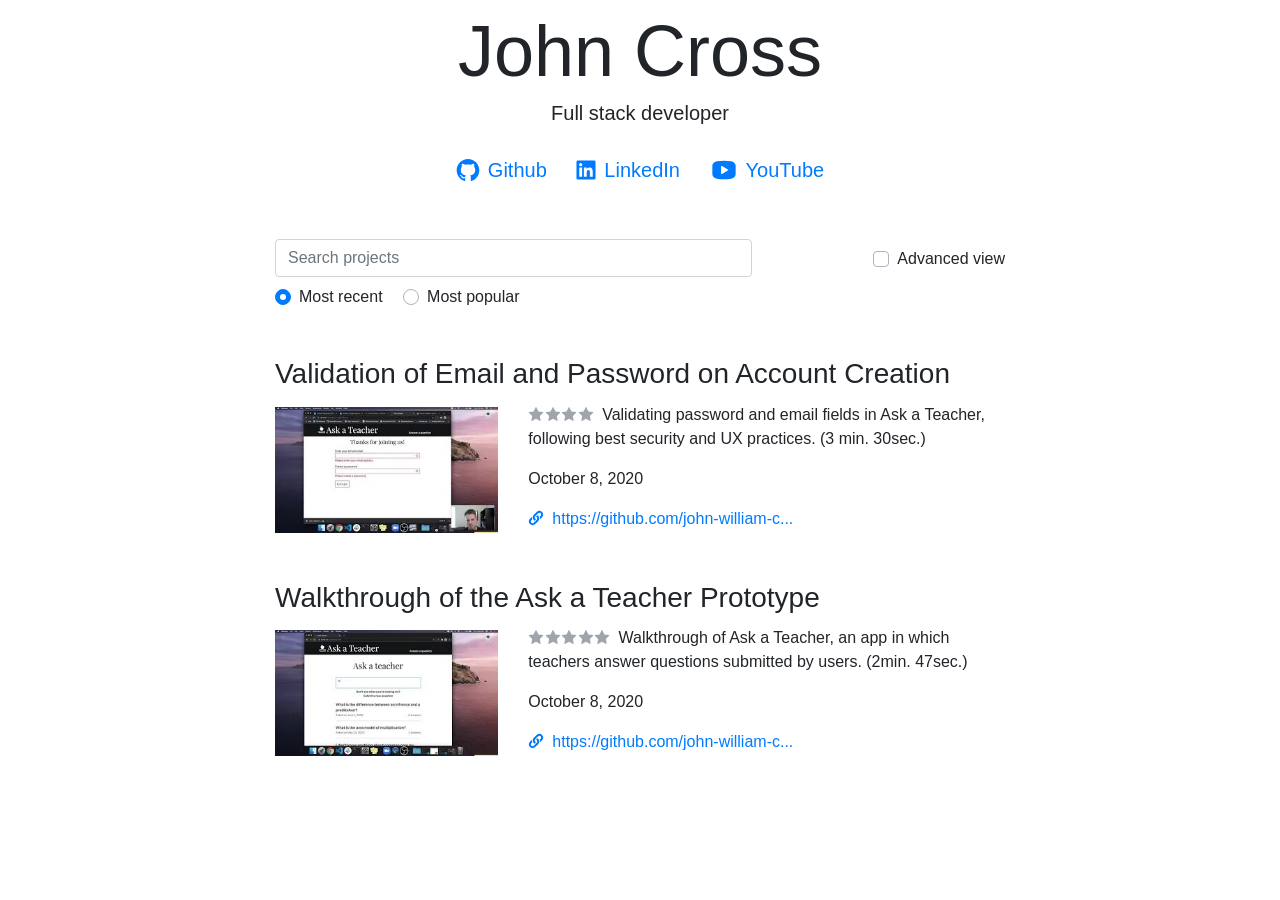
==== index.html @ be6b3eb8 "delete unnecessary files, change img to jpg" ====
<html lang="en">
   <head>
      <meta charset="UTF-8" />
      <meta name="viewport" content="width=device-width, initial-scale=1.0" />
      <title>John Cross</title>

      <link href="/style/dist.css" rel="stylesheet" />
   </head>
   <body>
      <div class="container">
         <div class="row mt-2">
            <div class="col-12 col-lg-10 offset-lg-1 col-xl-8 offset-xl-2">
               <h1 class="display-3 mb-1 text-center title">John Cross</h1>
               <p class="lead font-weight-normal mb-4 text-center">
                  Full stack developer
               </p>
               <p class="lead font-weight-normal text-center mb-4 mb-sm-5">
                  <a
                     href="https://github.com/john-william-cross"
                     target="_blank"
                     class="d-inline-block"
                     ><img
                        src="/icon/github.svg"
                        width="24px"
                        class="mt-n1"
                     /><span class="ml-2">Github</span></a
                  >
                  <a
                     href="https://www.linkedin.com/in/john-william-cross/"
                     target="_blank"
                     class="d-inline-block"
                     ><img
                        src="/icon/linkedin.svg"
                        width="20px"
                        class="ml-4 mt-n1"
                     /><span class="ml-2">LinkedIn</span></a
                  >
                  <a
                     href="https://www.youtube.com/channel/UCXJsMHVQxBvbhN98CqGdG9Q"
                     target="_blank"
                     class="d-inline-block"
                     ><img
                        src="/icon/youtube.svg"
                        width="28px"
                        class="ml-4 mt-1"
                     /><span class="ml-2">YouTube</span></a
                  >
               </p>
               <div class="row mb-2">
                  <div class="col-12 col-sm-8">
                     <input
                        id="search-projects"
                        class="form-control"
                        placeholder="Search projects"
                     />
                  </div>
                  <div class="col-12 col-sm-4">
                     <div
                        class="custom-control custom-checkbox custom-control-inline float-right mr-0 mt-2"
                     >
                        <input
                           type="checkbox"
                           class="custom-control-input"
                           id="advanced-view"
                        />
                        <label class="custom-control-label" for="advanced-view"
                           >Advanced view</label
                        >
                     </div>
                  </div>
               </div>
               <div class="row mb-5">
                  <div class="col-12">
                     <div
                        class="custom-control custom-radio custom-control-inline"
                     >
                        <input
                           type="radio"
                           id="most-recent"
                           name="order-projects"
                           class="custom-control-input"
                           checked="checked"
                        />
                        <label class="custom-control-label" for="most-recent"
                           >Most recent</label
                        >
                     </div>
                     <div
                        class="custom-control custom-radio custom-control-inline"
                     >
                        <input
                           type="radio"
                           id="most-popular"
                           name="order-projects"
                           class="custom-control-input"
                        />
                        <label class="custom-control-label" for="most-popular"
                           >Most popular</label
                        >
                     </div>
                  </div>
               </div>
               <div class="row mb-5">
                  <div class="col-12 mb-2">
                     <a
                        href="https://www.youtube.com/watch?v=wLNF4YaMOwk"
                        target="_blank"
                        class="text-reset"
                     >
                        <h3 class="font-weight-normal">
                           Validation of Email and Password on Account Creation
                        </h3>
                     </a>
                  </div>
                  <div class="col-12 col-md-4">
                     <a
                        href="https://www.youtube.com/watch?v=wLNF4YaMOwk"
                        target="_blank"
                     >
                        <img
                           src="images/validation-of-email-and-password-on-account-creation.jpg"
                           width="510px"
                           class="img-fluid"
                        />
                     </a>
                  </div>
                  <div class="col-12 col-md-8 mt-3 mt-md-n1">
                     <a
                        href="https://www.youtube.com/watch?v=wLNF4YaMOwk"
                        target="_blank"
                        class="text-decoration-none text-reset"
                     >
                        <p>
                           <img
                              src="icon/star.svg"
                              width="16px"
                              class="mr-n1"
                           />
                           <img
                              src="icon/star.svg"
                              width="16px"
                              class="mr-n1"
                           />
                           <img
                              src="icon/star.svg"
                              width="16px"
                              class="mr-n1"
                           />
                           <img
                              src="icon/star.svg"
                              width="16px"
                              class="mr-n1"
                           />
                           <span class="ml-2">
                              Validating password and email fields in Ask a
                              Teacher, following best security and UX practices.
                              (3 min. 30sec.)</span
                           >
                        </p>
                        <p>October 8, 2020</p>
                     </a>
                     <a
                        href="https://github.com/john-william-cross/ask-a-teacher"
                        target="_blank"
                        ><img
                           src="icon/link.svg"
                           width="16px"
                           class="mr-2"
                           target="_blank"
                        />https://github.com/john-william-c...</a
                     >
                  </div>
               </div>
               <div class="row mb-5">
                  <div class="col-12 mb-2">
                     <a
                        href="https://www.youtube.com/watch?v=3N6EtIoZBRQ&t=5s"
                        target="_blank"
                        class="text-reset"
                     >
                        <h3 class="font-weight-normal">
                           Walkthrough of the Ask a Teacher Prototype
                        </h3>
                     </a>
                  </div>
                  <div class="col-12 col-md-4">
                     <a
                        href="https://www.youtube.com/watch?v=3N6EtIoZBRQ&t=5s"
                        target="_blank"
                     >
                        <img
                           src="images/walkthrough-of-the-ask-a-teacher-prototype.jpg"
                           width="510px"
                           class="img-fluid"
                        />
                     </a>
                  </div>
                  <div class="col-12 col-md-8 mt-3 mt-md-n1">
                     <a
                        href="https://www.youtube.com/watch?v=3N6EtIoZBRQ&t=5s"
                        target="_blank"
                        class="text-decoration-none text-reset"
                     >
                        <p>
                           <img
                              src="icon/star.svg"
                              width="16px"
                              class="mr-n1"
                           />
                           <img
                              src="icon/star.svg"
                              width="16px"
                              class="mr-n1"
                           />
                           <img
                              src="icon/star.svg"
                              width="16px"
                              class="mr-n1"
                           />
                           <img
                              src="icon/star.svg"
                              width="16px"
                              class="mr-n1"
                           />
                           <img
                              src="icon/star.svg"
                              width="16px"
                              class="mr-n1"
                           />
                           <span class="ml-2">
                              Walkthrough of Ask a Teacher, an app in which
                              teachers answer questions submitted by users.
                              (2min. 47sec.)</span
                           >
                        </p>
                        <p>October 8, 2020</p>
                     </a>
                     <a
                        href="https://github.com/john-william-cross/ask-a-teacher"
                        target="_blank"
                        ><img
                           src="icon/link.svg"
                           width="16px"
                           class="mr-2"
                           target="_blank"
                        />https://github.com/john-william-c...</a
                     >
                  </div>
               </div>
            </div>
         </div>
      </div>
   </body>
</html>
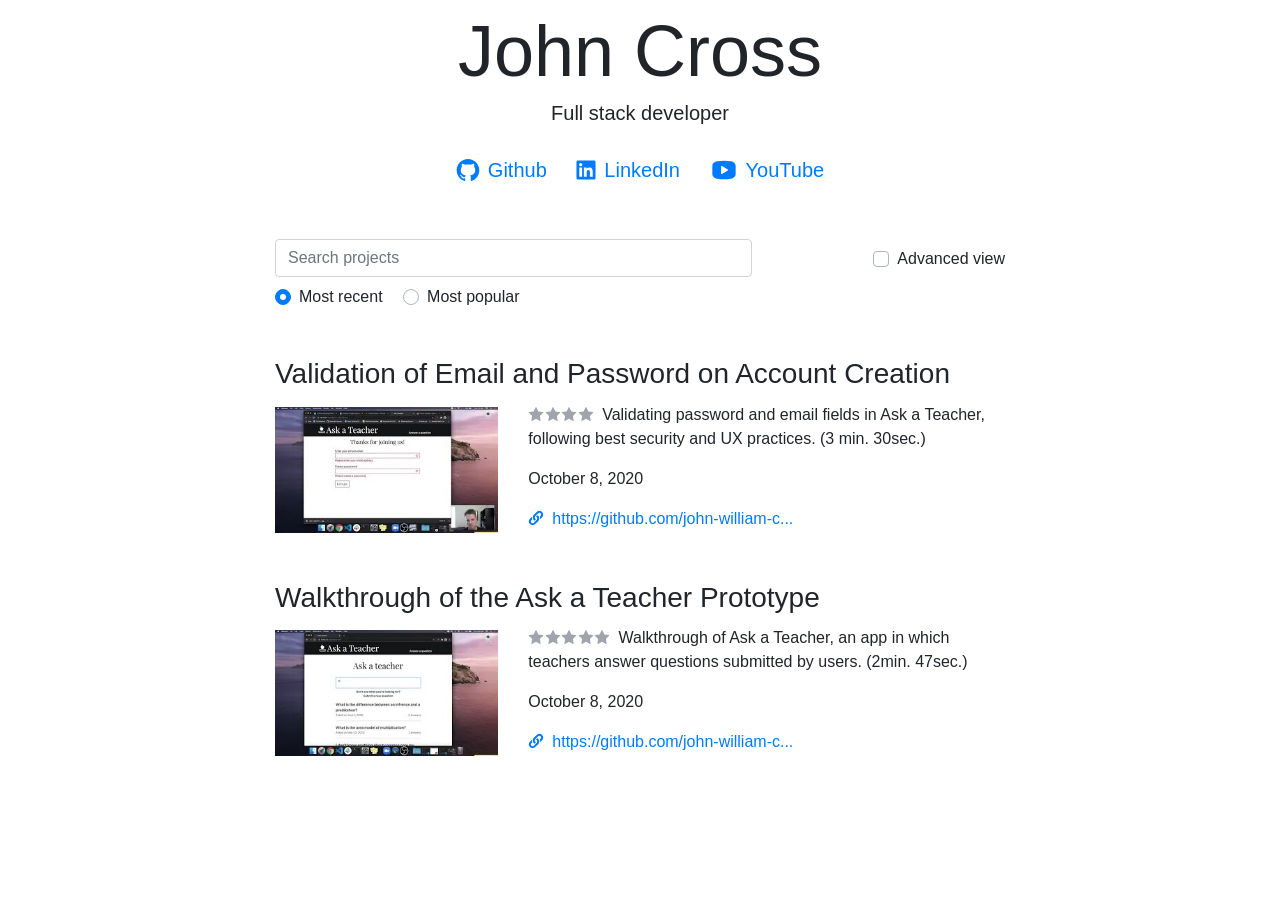
==== commit 541fc50c: "delete unnecessary files, change img to jpg" ====
--- a/index.html
+++ b/index.html
@@ -84,6 +84,7 @@
                         <label class="custom-control-label" for="most-recent"
                            >Most recent</label
                         >
+                        <!-- random comment -->
                      </div>
                      <div
                         class="custom-control custom-radio custom-control-inline"
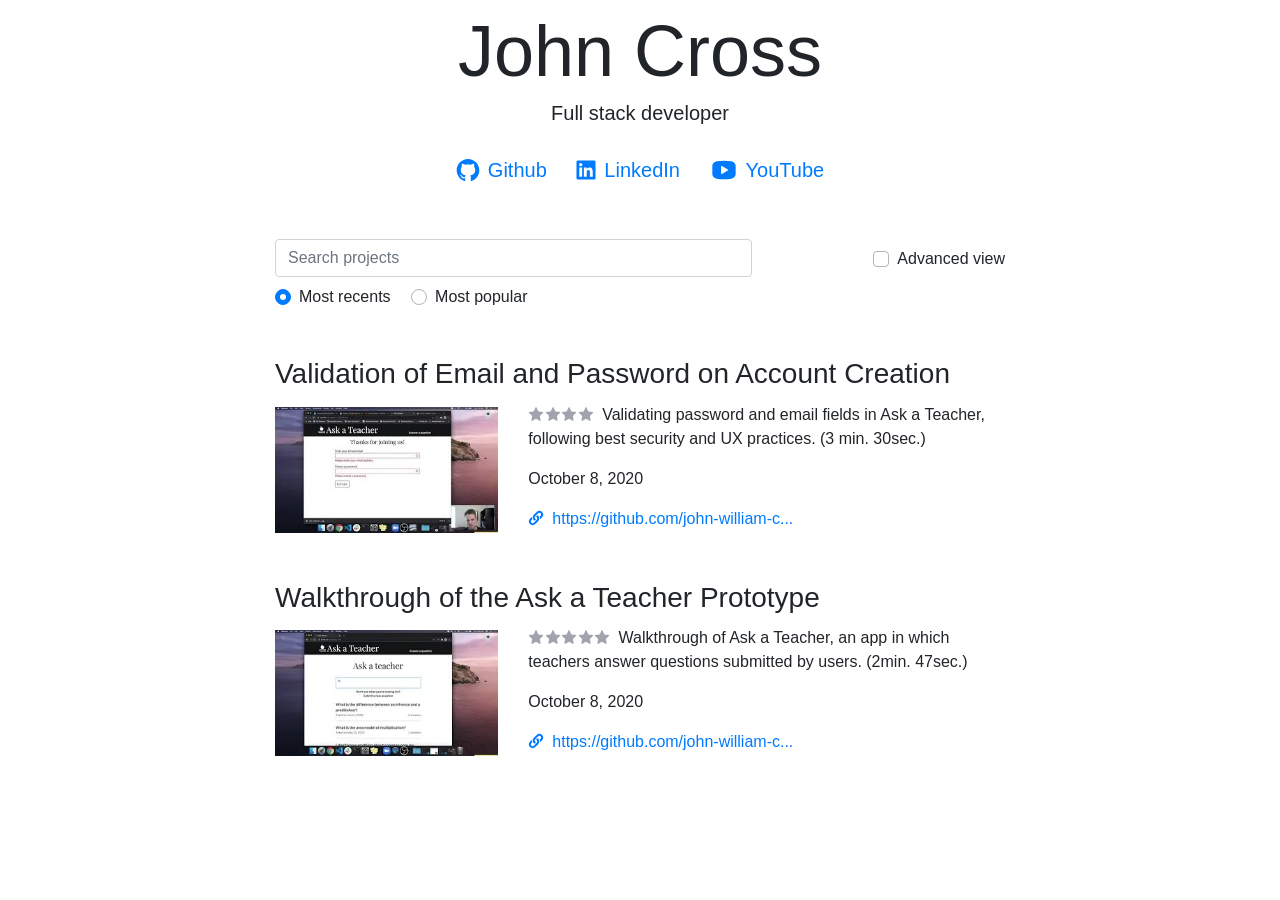
==== commit e48d0743: "practice commit" ====
--- a/index.html
+++ b/index.html
@@ -82,9 +82,8 @@
                            checked="checked"
                         />
                         <label class="custom-control-label" for="most-recent"
-                           >Most recent</label
+                           >Most recents</label
                         >
-                        <!-- random comment -->
                      </div>
                      <div
                         class="custom-control custom-radio custom-control-inline"
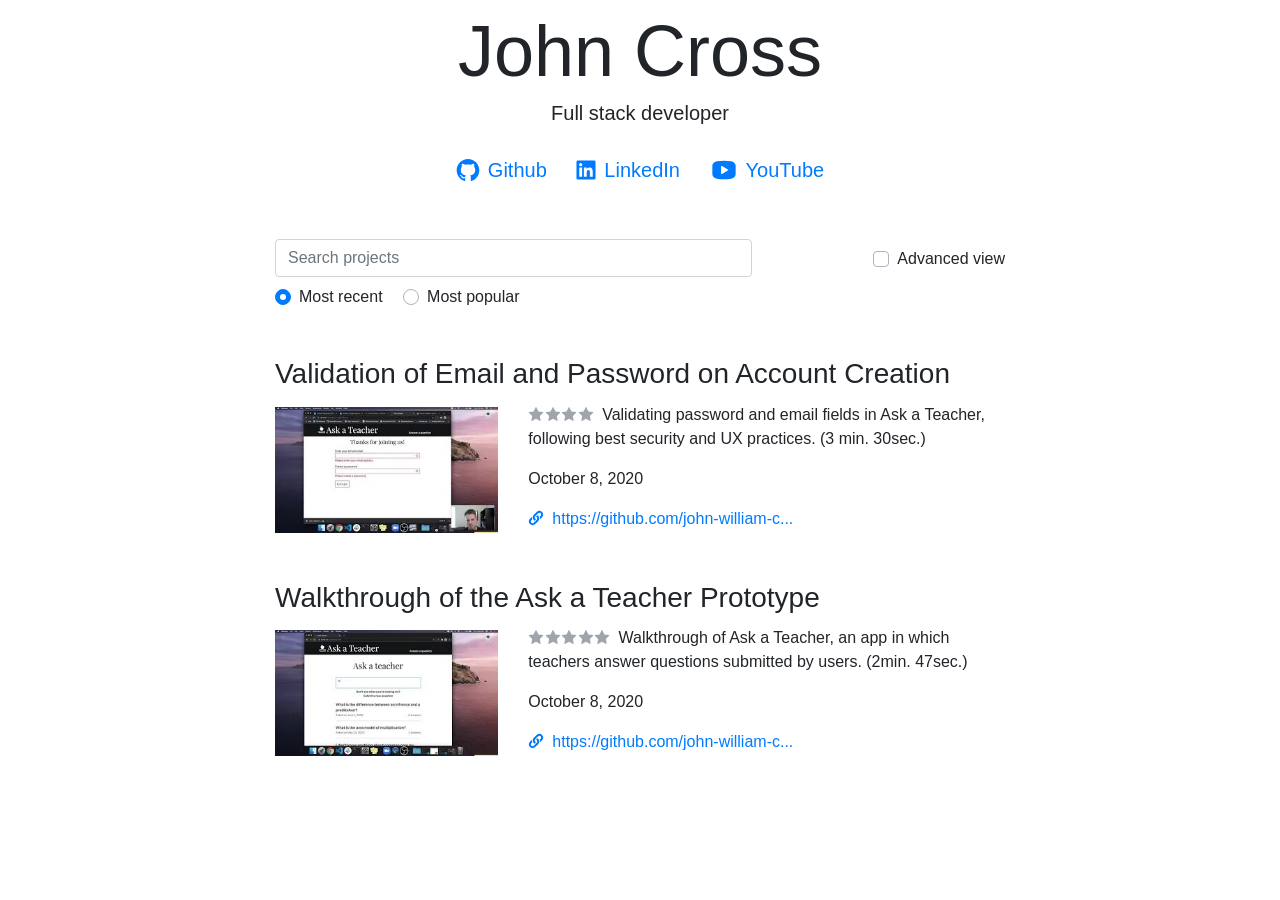
==== commit 8608d45a: "practice commit 2" ====
--- a/index.html
+++ b/index.html
@@ -82,7 +82,7 @@
                            checked="checked"
                         />
                         <label class="custom-control-label" for="most-recent"
-                           >Most recents</label
+                           >Most recent</label
                         >
                      </div>
                      <div
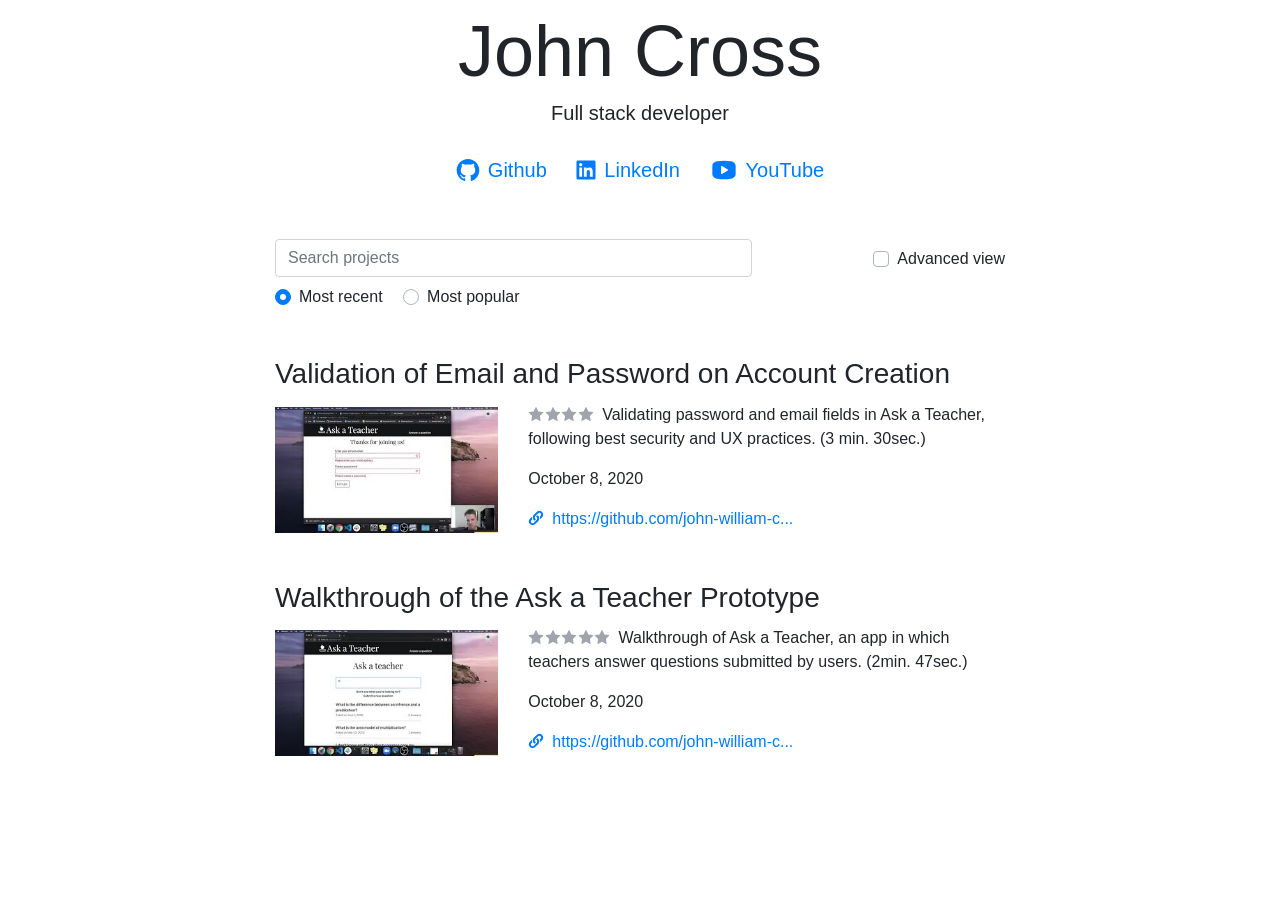
==== commit 702209b9: "small styling change" ====
--- a/index.html
+++ b/index.html
@@ -10,7 +10,9 @@
       <div class="container">
          <div class="row mt-2">
             <div class="col-12 col-lg-10 offset-lg-1 col-xl-8 offset-xl-2">
-               <h1 class="display-3 mb-1 text-center title">John Cross</h1>
+               <h1 class="title display-3 mb-1 text-center title">
+                  John Cross
+               </h1>
                <p class="lead font-weight-normal mb-4 text-center">
                   Full stack developer
                </p>
